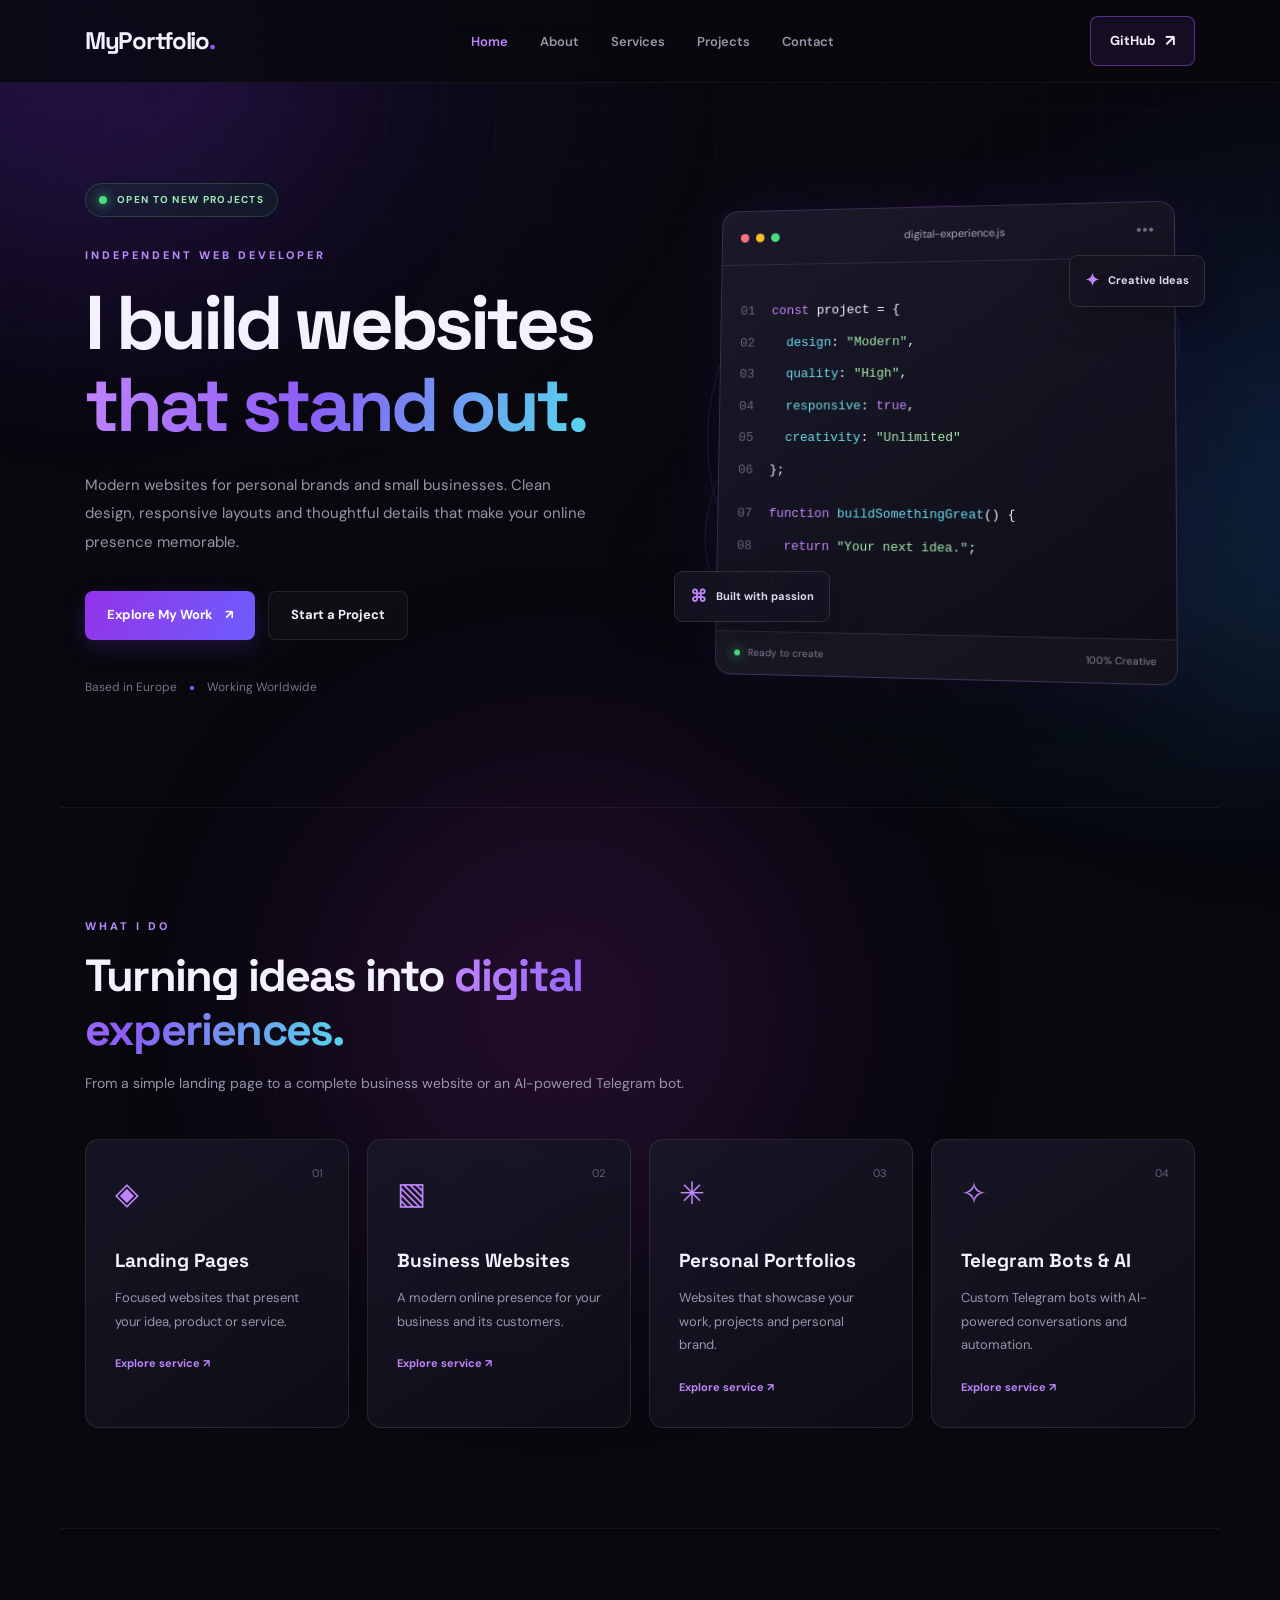
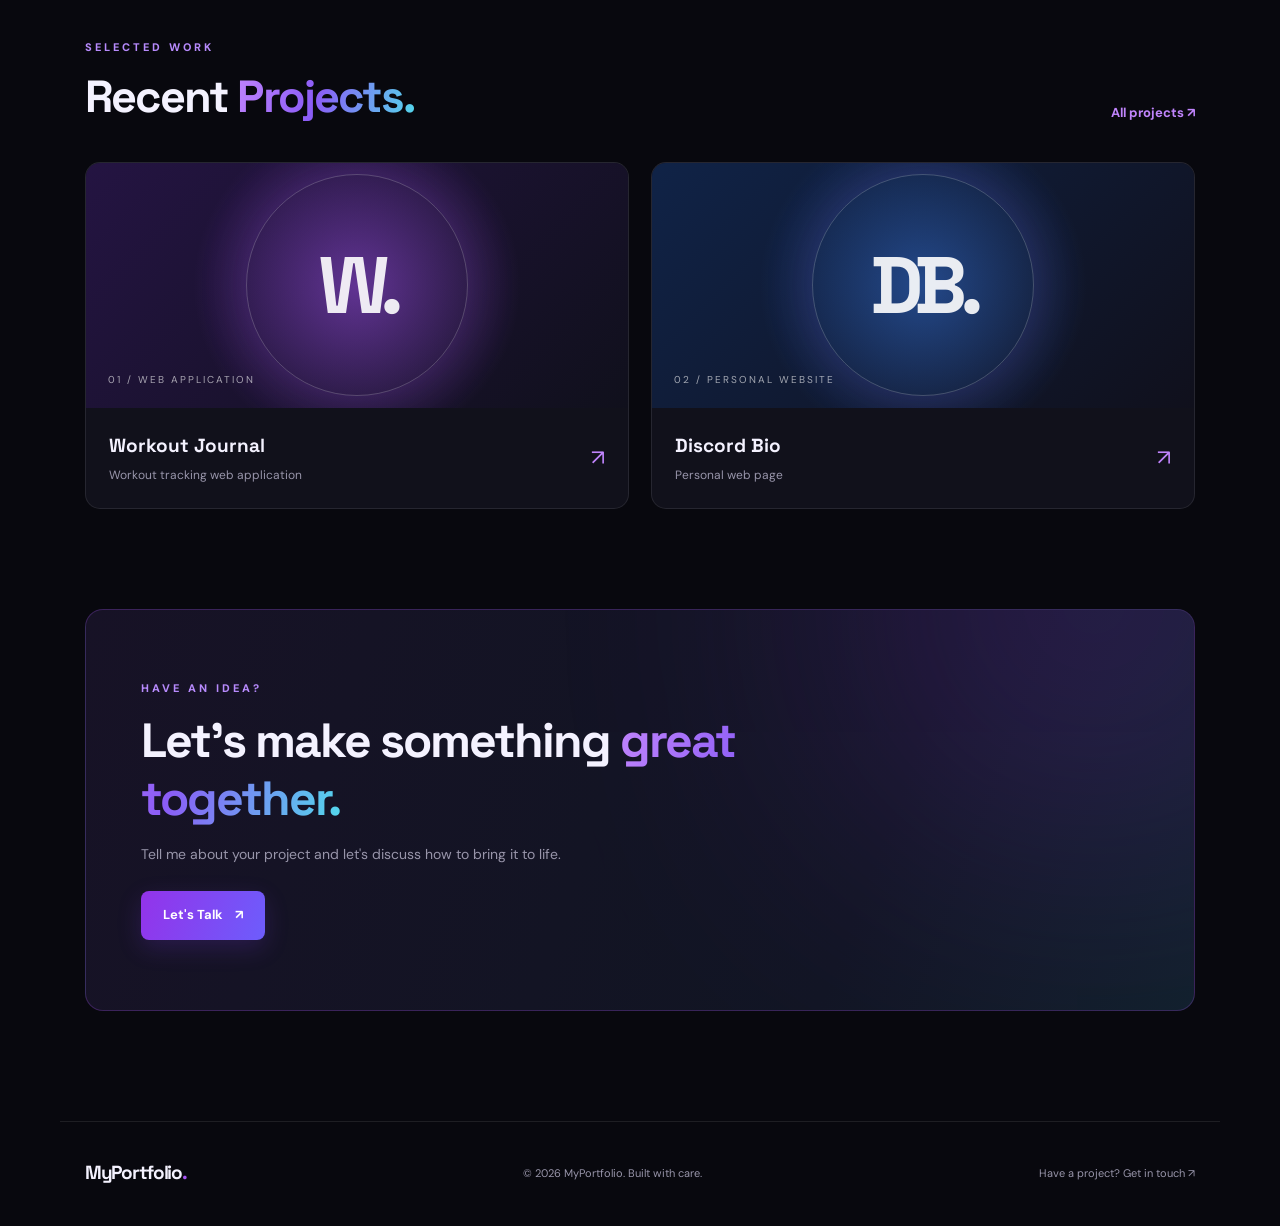
==== index.html @ 534d4065 "Add files via upload" ====
<!DOCTYPE html>
<html lang="en">
<head>
    <meta charset="UTF-8">
    <meta name="viewport" content="width=device-width, initial-scale=1.0">
    <meta name="description" content="MyPortfolio creates modern websites, business pages and AI-powered Telegram bots.">
    <title>MyPortfolio — Web Development & AI</title>
    <link rel="stylesheet" href="style.css">
    <script src="script.js" defer></script>
</head>
<body>
    <div class="ambient ambient-one"></div>
    <div class="ambient ambient-two"></div>
    <div class="ambient ambient-three"></div>

    <header class="header">
        <nav class="navbar">
            <a href="index.html" class="logo">MyPortfolio<span>.</span></a>

            <button class="menu-toggle" aria-label="Open navigation" aria-expanded="false">
                <span></span>
                <span></span>
                <span></span>
            </button>

            <ul class="nav-links">
                <li><a href="index.html">Home</a></li>
                <li><a href="about.html">About</a></li>
                <li><a href="services.html">Services</a></li>
                <li><a href="projects.html">Projects</a></li>
                <li><a href="contact.html">Contact</a></li>
            </ul>

            <a href="https://github.com/MuscuLopnul" class="nav-button" target="_blank" rel="noopener noreferrer">
                GitHub <span>↗</span>
            </a>
        </nav>
    </header>

    <main>
        <section class="hero">
            <div class="hero-copy" data-reveal>
                <div class="availability">
                    <span class="status-dot"></span>
                    OPEN TO NEW PROJECTS
                </div>

                <p class="hero-eyebrow">INDEPENDENT WEB DEVELOPER</p>

                <h1>
                    I build websites
                    <span class="gradient-text">that stand out.</span>
                </h1>

                <p class="hero-description">
                    Modern websites for personal brands and small businesses.
                    Clean design, responsive layouts and thoughtful details
                    that make your online presence memorable.
                </p>

                <div class="hero-buttons">
                    <a href="projects.html" class="primary-button">
                        Explore My Work <span>↗</span>
                    </a>

                    <a href="contact.html" class="secondary-button">
                        Start a Project
                    </a>
                </div>

                <div class="hero-meta">
                    <span>Based in Europe</span>
                    <span class="meta-divider"></span>
                    <span>Working Worldwide</span>
                </div>
            </div>

            <div class="hero-visual" data-reveal>
                <div class="visual-orbit orbit-one"></div>
                <div class="visual-orbit orbit-two"></div>

                <div class="floating-chip chip-top">
                    <span class="chip-icon">✦</span>
                    Creative Ideas
                </div>

                <div class="code-window">
                    <div class="window-header">
                        <div class="window-dots">
                            <span></span>
                            <span></span>
                            <span></span>
                        </div>
                        <span class="window-title">digital-experience.js</span>
                        <span class="window-menu">•••</span>
                    </div>

                    <div class="code-content">
                        <div><span class="code-muted">01</span> <span class="code-purple">const</span> project = {</div>
                        <div><span class="code-muted">02</span> &nbsp; <span class="code-blue">design</span>: <span class="code-green">"Modern"</span>,</div>
                        <div><span class="code-muted">03</span> &nbsp; <span class="code-blue">quality</span>: <span class="code-green">"High"</span>,</div>
                        <div><span class="code-muted">04</span> &nbsp; <span class="code-blue">responsive</span>: <span class="code-purple">true</span>,</div>
                        <div><span class="code-muted">05</span> &nbsp; <span class="code-blue">creativity</span>: <span class="code-green">"Unlimited"</span></div>
                        <div><span class="code-muted">06</span> };</div>
                        <div class="code-space"></div>
                        <div><span class="code-muted">07</span> <span class="code-purple">function</span> <span class="code-blue">buildSomethingGreat</span>() {</div>
                        <div><span class="code-muted">08</span> &nbsp; <span class="code-purple">return</span> <span class="code-green">"Your next idea."</span>;</div>
                        <div><span class="code-muted">09</span> }</div>
                    </div>

                    <div class="window-footer">
                        <span><span class="status-dot"></span> Ready to create</span>
                        <span>100% Creative</span>
                    </div>
                </div>

                <div class="floating-chip chip-bottom">
                    <span class="chip-icon">⌘</span>
                    Built with passion
                </div>
            </div>
        </section>

        <section class="intro-section section-container" data-reveal>
            <div class="section-heading">
                <p class="section-label">WHAT I DO</p>
                <h2>Turning ideas into <span class="gradient-text">digital experiences.</span></h2>
                <p>From a simple landing page to a complete business website or an AI-powered Telegram bot.</p>
            </div>

            <div class="service-preview-grid">
                <a href="services.html" class="preview-card">
                    <span class="preview-number">01</span>
                    <span class="preview-icon">◈</span>
                    <h3>Landing Pages</h3>
                    <p>Focused websites that present your idea, product or service.</p>
                    <span class="card-arrow">Explore service ↗</span>
                </a>

                <a href="services.html" class="preview-card">
                    <span class="preview-number">02</span>
                    <span class="preview-icon">▧</span>
                    <h3>Business Websites</h3>
                    <p>A modern online presence for your business and its customers.</p>
                    <span class="card-arrow">Explore service ↗</span>
                </a>

                <a href="services.html" class="preview-card">
                    <span class="preview-number">03</span>
                    <span class="preview-icon">✳</span>
                    <h3>Personal Portfolios</h3>
                    <p>Websites that showcase your work, projects and personal brand.</p>
                    <span class="card-arrow">Explore service ↗</span>
                </a>

                <a href="services.html" class="preview-card">
                    <span class="preview-number">04</span>
                    <span class="preview-icon">✧</span>
                    <h3>Telegram Bots & AI</h3>
                    <p>Custom Telegram bots with AI-powered conversations and automation.</p>
                    <span class="card-arrow">Explore service ↗</span>
                </a>
            </div>
        </section>

        <section class="home-projects section-container" data-reveal>
            <div class="section-topline">
                <div>
                    <p class="section-label">SELECTED WORK</p>
                    <h2>Recent <span class="gradient-text">Projects.</span></h2>
                </div>

                <a href="projects.html" class="text-link">All projects ↗</a>
            </div>

            <div class="featured-grid">
                <a href="projects.html" class="featured-card featured-workout">
                    <div class="featured-art">
                        <span class="featured-symbol">W.</span>
                        <span class="featured-index">01 / WEB APPLICATION</span>
                    </div>

                    <div class="featured-info">
                        <div>
                            <h3>Workout Journal</h3>
                            <p>Workout tracking web application</p>
                        </div>
                        <span class="featured-arrow">↗</span>
                    </div>
                </a>

                <a href="projects.html" class="featured-card featured-discord">
                    <div class="featured-art">
                        <span class="featured-symbol">DB.</span>
                        <span class="featured-index">02 / PERSONAL WEBSITE</span>
                    </div>

                    <div class="featured-info">
                        <div>
                            <h3>Discord Bio</h3>
                            <p>Personal web page</p>
                        </div>
                        <span class="featured-arrow">↗</span>
                    </div>
                </a>
            </div>
        </section>

        <section class="cta-section section-container" data-reveal>
            <div class="cta-panel">
                <p class="section-label">HAVE AN IDEA?</p>
                <h2>Let's make something <span class="gradient-text">great together.</span></h2>
                <p>Tell me about your project and let's discuss how to bring it to life.</p>
                <a href="contact.html" class="primary-button">Let's Talk <span>↗</span></a>
                <div class="cta-decoration"></div>
            </div>
        </section>
    </main>

    <footer class="footer">
        <a href="index.html" class="logo">MyPortfolio<span>.</span></a>
        <p>© <span data-year></span> MyPortfolio. Built with care.</p>
        <a href="contact.html" class="footer-link">Have a project? Get in touch ↗</a>
    </footer>
</body>
</html>
---- style.css ----
@import url('https://fonts.googleapis.com/css2?family=DM+Sans:wght@400;500;600;700;800&family=Space+Grotesk:wght@400;500;600;700&display=swap');

:root {
    --background: #08080e;
    --surface: #11111b;
    --surface-light: #171725;
    --primary: #a855f7;
    --secondary: #6d5dfc;
    --cyan: #53d8ec;
    --text: #f4f2ff;
    --muted: #9895aa;
    --border: rgba(255, 255, 255, 0.09);
    --container: 1160px;
}

* {
    margin: 0;
    padding: 0;
    box-sizing: border-box;
}

html {
    scroll-behavior: smooth;
    scroll-padding-top: 100px;
}

body {
    min-height: 100vh;
    overflow-x: hidden;
    background: var(--background);
    color: var(--text);
    font-family: 'DM Sans', sans-serif;
    line-height: 1.6;
}

body::before {
    content: "";
    position: fixed;
    inset: 0;
    z-index: -1;
    pointer-events: none;
    background-image:
        linear-gradient(rgba(255,255,255,0.025) 1px, transparent 1px),
        linear-gradient(90deg, rgba(255,255,255,0.025) 1px, transparent 1px);
    background-size: 55px 55px;
    mask-image: linear-gradient(to bottom, black, transparent 90%);
}

body::after {
    content: "";
    position: fixed;
    inset: 0;
    z-index: -1;
    pointer-events: none;
    background:
        radial-gradient(ellipse at 15% 10%, rgba(124,58,237,0.10), transparent 35%),
        radial-gradient(ellipse at 90% 65%, rgba(34,211,238,0.06), transparent 35%);
}

a {
    color: inherit;
    text-decoration: none;
}

button {
    font: inherit;
}

.ambient {
    position: fixed;
    z-index: -1;
    pointer-events: none;
    width: 480px;
    height: 480px;
    border-radius: 50%;
    filter: blur(120px);
    opacity: 0.18;
    animation: ambientMove 16s ease-in-out infinite alternate;
}

.ambient-one {
    background: #7929ef;
    top: -220px;
    left: -180px;
}

.ambient-two {
    background: #2465d8;
    right: -250px;
    top: 25%;
    animation-delay: -5s;
}

.ambient-three {
    background: #a22cbd;
    left: 25%;
    bottom: -350px;
    animation-delay: -9s;
}

@keyframes ambientMove {
    from {
        transform: translate(0, 0) scale(1);
    }

    to {
        transform: translate(100px, 80px) scale(1.3);
    }
}

.gradient-text {
    background: linear-gradient(105deg, #c084fc 0%, #8b5cf6 45%, #53d8ec 100%);
    background-clip: text;
    -webkit-background-clip: text;
    color: transparent;
}

.header {
    position: sticky;
    top: 0;
    z-index: 100;
    background: rgba(8, 8, 14, 0.78);
    border-bottom: 1px solid rgba(255,255,255,0.05);
    backdrop-filter: blur(22px);
}

.navbar {
    max-width: var(--container);
    min-height: 82px;
    padding: 0 25px;
    margin: auto;
    display: flex;
    align-items: center;
    justify-content: space-between;
    gap: 30px;
}

.logo {
    font-family: 'Space Grotesk', sans-serif;
    font-size: 24px;
    font-weight: 700;
    letter-spacing: -1.3px;
    white-space: nowrap;
}

.logo span {
    color: var(--primary);
}

.nav-links {
    display: flex;
    align-items: center;
    gap: 32px;
    list-style: none;
}

.nav-links a {
    color: var(--muted);
    font-size: 13px;
    font-weight: 600;
    transition: color 0.3s;
}

.nav-links a:hover,
.nav-links a.active {
    color: #c084fc;
}

.nav-button {
    display: inline-flex;
    gap: 9px;
    align-items: center;
    padding: 11px 19px;
    border: 1px solid rgba(168,85,247,0.5);
    border-radius: 8px;
    font-size: 13px;
    font-weight: 700;
    background: rgba(168,85,247,0.09);
    transition: 0.3s;
    white-space: nowrap;
}

.nav-button:hover {
    background: var(--primary);
    box-shadow: 0 0 25px rgba(168,85,247,0.3);
    transform: translateY(-2px);
}

.nav-button span {
    font-size: 16px;
}

.menu-toggle {
    display: none;
    width: 42px;
    height: 42px;
    border: 1px solid var(--border);
    background: var(--surface);
    border-radius: 8px;
    flex-direction: column;
    justify-content: center;
    align-items: center;
    gap: 5px;
    cursor: pointer;
}

.menu-toggle span {
    display: block;
    width: 18px;
    height: 2px;
    background: white;
    border-radius: 5px;
}

.hero {
    max-width: var(--container);
    min-height: 710px;
    padding: 100px 25px 110px;
    margin: auto;
    display: grid;
    grid-template-columns: 1.05fr 0.95fr;
    align-items: center;
    gap: 45px;
}

.hero-copy {
    max-width: 590px;
}

.availability {
    display: inline-flex;
    align-items: center;
    gap: 10px;
    padding: 8px 13px;
    margin-bottom: 30px;
    border: 1px solid rgba(74,222,128,0.2);
    border-radius: 30px;
    color: #9ae6b4;
    background: rgba(34,197,94,0.07);
    font-size: 10px;
    font-weight: 800;
    letter-spacing: 1.3px;
}

.status-dot {
    width: 8px;
    height: 8px;
    border-radius: 50%;
    background: #4ade80;
    box-shadow: 0 0 12px #4ade80;
    flex-shrink: 0;
}

.hero-eyebrow,
.section-label {
    color: #b78afc;
    font-size: 11px;
    font-weight: 800;
    letter-spacing: 3px;
}

.hero h1,
.page-hero h1 {
    margin-top: 17px;
    font-family: 'Space Grotesk', sans-serif;
    font-size: clamp(48px, 6.1vw, 76px);
    line-height: 1.08;
    letter-spacing: -4px;
    font-weight: 700;
}

.hero-description {
    max-width: 510px;
    margin-top: 25px;
    color: var(--muted);
    font-size: 15px;
    line-height: 1.9;
}

.hero-buttons {
    display: flex;
    flex-wrap: wrap;
    gap: 13px;
    margin-top: 35px;
}

.primary-button,
.secondary-button {
    min-height: 49px;
    display: inline-flex;
    align-items: center;
    justify-content: center;
    gap: 12px;
    padding: 13px 22px;
    border-radius: 8px;
    font-size: 13px;
    font-weight: 700;
    transition: 0.3s;
}

.primary-button {
    color: white;
    background: linear-gradient(110deg, #9333ea, #6d5dfc);
    box-shadow: 0 8px 25px rgba(124,58,237,0.2);
}

.primary-button:hover {
    transform: translateY(-4px);
    box-shadow: 0 12px 35px rgba(124,58,237,0.4);
}

.secondary-button {
    border: 1px solid var(--border);
    background: rgba(255,255,255,0.025);
}

.secondary-button:hover {
    border-color: #a855f7;
    color: #c084fc;
    transform: translateY(-4px);
}

.hero-meta {
    display: flex;
    align-items: center;
    gap: 13px;
    margin-top: 38px;
    color: #777487;
    font-size: 12px;
}

.meta-divider {
    width: 4px;
    height: 4px;
    border-radius: 50%;
    background: var(--primary);
}

.hero-visual {
    position: relative;
    min-height: 470px;
    display: flex;
    align-items: center;
    justify-content: center;
}

.code-window {
    position: relative;
    z-index: 2;
    width: min(100%, 460px);
    overflow: hidden;
    border: 1px solid rgba(192,132,252,0.23);
    border-radius: 16px;
    background: linear-gradient(145deg, rgba(27,25,42,0.97), rgba(12,12,22,0.97));
    box-shadow: 0 30px 100px rgba(0,0,0,0.5), 0 0 70px rgba(124,58,237,0.14);
    transform: perspective(1000px) rotateY(-6deg) rotateX(3deg);
    animation: windowFloat 6s ease-in-out infinite;
}

@keyframes windowFloat {
    0%, 100% {
        transform: perspective(1000px) rotateY(-6deg) rotateX(3deg) translateY(0);
    }

    50% {
        transform: perspective(1000px) rotateY(-3deg) rotateX(1deg) translateY(-12px);
    }
}

.window-header {
    height: 56px;
    display: flex;
    justify-content: space-between;
    align-items: center;
    padding: 0 19px;
    border-bottom: 1px solid var(--border);
}

.window-dots {
    display: flex;
    gap: 7px;
}

.window-dots span {
    width: 9px;
    height: 9px;
    border-radius: 50%;
    background: #fb7185;
}

.window-dots span:nth-child(2) {
    background: #fbbf24;
}

.window-dots span:nth-child(3) {
    background: #4ade80;
}

.window-title {
    color: #aaa5ba;
    font-size: 11px;
}

.window-menu {
    color: #777487;
}

.code-content {
    padding: 32px 20px 36px;
    font-family: Consolas, monospace;
    font-size: clamp(10px, 1.2vw, 13px);
    line-height: 2.5;
    white-space: nowrap;
}

.code-muted {
    display: inline-block;
    width: 25px;
    color: #666276;
}

.code-purple {
    color: #c084fc;
}

.code-blue {
    color: #67d9e9;
}

.code-green {
    color: #a3e6ae;
}

.code-space {
    height: 12px;
}

.window-footer {
    display: flex;
    justify-content: space-between;
    padding: 13px 19px;
    background: rgba(255,255,255,0.025);
    border-top: 1px solid var(--border);
    color: #858196;
    font-size: 10px;
}

.window-footer > span:first-child {
    display: flex;
    align-items: center;
    gap: 8px;
}

.window-footer .status-dot {
    width: 6px;
    height: 6px;
}

.visual-orbit {
    position: absolute;
    border: 1px solid rgba(168,85,247,0.2);
    border-radius: 50%;
    pointer-events: none;
}

.orbit-one {
    width: 470px;
    height: 470px;
    animation: orbitSpin 30s linear infinite;
}

.orbit-two {
    width: 540px;
    height: 300px;
    border-color: rgba(83,216,236,0.15);
    transform: rotate(-35deg);
    animation: orbitSpin 35s linear infinite reverse;
}

@keyframes orbitSpin {
    to {
        transform: rotate(360deg);
    }
}

.floating-chip {
    position: absolute;
    z-index: 3;
    display: flex;
    gap: 9px;
    align-items: center;
    padding: 11px 15px;
    border: 1px solid rgba(255,255,255,0.12);
    border-radius: 9px;
    background: rgba(20,19,33,0.9);
    backdrop-filter: blur(15px);
    color: #ded9ed;
    font-size: 11px;
    font-weight: 700;
    box-shadow: 0 10px 35px rgba(0,0,0,0.25);
}

.chip-icon {
    color: #c084fc;
    font-size: 17px;
}

.chip-top {
    top: 52px;
    right: -10px;
    animation: chipFloat 5s ease-in-out infinite;
}

.chip-bottom {
    bottom: 55px;
    left: -15px;
    animation: chipFloat 6s ease-in-out infinite reverse;
}

@keyframes chipFloat {
    50% {
        transform: translateY(-12px);
    }
}

.section-container {
    max-width: var(--container);
    padding: 0 25px;
    margin: 0 auto;
}

.intro-section,
.home-projects {
    padding-top: 110px;
    padding-bottom: 100px;
    border-top: 1px solid rgba(255,255,255,0.055);
}

.section-heading {
    max-width: 650px;
    margin-bottom: 45px;
}

.section-heading h2,
.section-topline h2,
.about-copy h2,
.service-note h2,
.contact-copy h2 {
    margin-top: 13px;
    font-family: 'Space Grotesk', sans-serif;
    font-size: clamp(32px, 4vw, 45px);
    line-height: 1.2;
    letter-spacing: -1.8px;
}

.section-heading > p:last-child {
    margin-top: 15px;
    color: var(--muted);
    font-size: 14px;
}

.service-preview-grid {
    display: grid;
    grid-template-columns: repeat(4, minmax(0, 1fr));
    gap: 18px;
}

.preview-card {
    position: relative;
    min-height: 260px;
    padding: 29px;
    overflow: hidden;
    border: 1px solid var(--border);
    border-radius: 14px;
    background: linear-gradient(145deg, rgba(26,24,41,0.8), rgba(15,15,24,0.9));
    transition: 0.35s;
}

.preview-card:hover {
    transform: translateY(-8px);
    border-color: rgba(168,85,247,0.5);
    background: linear-gradient(145deg, #1d1930, #11111b);
    box-shadow: 0 20px 45px rgba(0,0,0,0.2);
}

.preview-number {
    position: absolute;
    top: 25px;
    right: 25px;
    color: #656174;
    font-size: 11px;
}

.preview-icon {
    display: block;
    margin-bottom: 27px;
    color: #c084fc;
    font-size: 31px;
}

.preview-card h3 {
    font-family: 'Space Grotesk', sans-serif;
    font-size: 19px;
    margin-bottom: 10px;
}

.preview-card p {
    color: var(--muted);
    font-size: 13px;
    line-height: 1.8;
}

.card-arrow {
    display: inline-block;
    margin-top: 22px;
    color: #c084fc;
    font-size: 11px;
    font-weight: 700;
}

.section-topline {
    display: flex;
    justify-content: space-between;
    align-items: end;
    gap: 20px;
    margin-bottom: 38px;
}

.section-topline h2 {
    margin-top: 13px;
}

.text-link {
    display: inline-block;
    color: #c084fc;
    font-size: 13px;
    font-weight: 700;
    transition: 0.3s;
}

.text-link:hover {
    color: var(--cyan);
    transform: translateX(4px);
}

.featured-grid {
    display: grid;
    grid-template-columns: repeat(2, 1fr);
    gap: 22px;
}

.featured-card {
    overflow: hidden;
    border: 1px solid var(--border);
    border-radius: 15px;
    background: var(--surface);
    transition: 0.3s;
}

.featured-card:hover {
    transform: translateY(-6px);
    border-color: rgba(168,85,247,0.45);
}

.featured-art {
    position: relative;
    min-height: 245px;
    display: flex;
    justify-content: center;
    align-items: center;
    overflow: hidden;
}

.featured-workout .featured-art {
    background:
        radial-gradient(circle at 50% 50%, rgba(168,85,247,0.5), transparent 55%),
        linear-gradient(135deg, #241442, #10101c);
}

.featured-discord .featured-art {
    background:
        radial-gradient(circle at 50% 50%, rgba(59,130,246,0.45), transparent 55%),
        linear-gradient(135deg, #102347, #10101c);
}

.featured-art::before {
    content: "";
    position: absolute;
    width: 220px;
    height: 220px;
    border: 1px solid rgba(255,255,255,0.2);
    border-radius: 50%;
    box-shadow: 0 0 50px rgba(168,85,247,0.15);
}

.featured-symbol {
    position: relative;
    z-index: 1;
    font-family: 'Space Grotesk', sans-serif;
    font-size: 80px;
    font-weight: 700;
    color: rgba(255,255,255,0.9);
    letter-spacing: -7px;
}

.featured-index {
    position: absolute;
    bottom: 20px;
    left: 22px;
    color: #ffffff9c;
    font-size: 10px;
    letter-spacing: 2px;
}

.featured-info {
    display: flex;
    align-items: center;
    justify-content: space-between;
    padding: 23px;
}

.featured-info h3 {
    font-family: 'Space Grotesk', sans-serif;
    font-size: 19px;
}

.featured-info p {
    margin-top: 5px;
    color: var(--muted);
    font-size: 12px;
}

.featured-arrow {
    color: #c084fc;
    font-size: 22px;
    transition: 0.3s;
}

.featured-card:hover .featured-arrow {
    transform: translate(4px, -4px);
}

.cta-section {
    padding-bottom: 110px;
}

.cta-panel {
    position: relative;
    overflow: hidden;
    padding: 70px 55px;
    border: 1px solid rgba(168,85,247,0.25);
    border-radius: 18px;
    background: linear-gradient(110deg, #171226, #111523 70%, #10202a);
}

.cta-panel h2 {
    position: relative;
    z-index: 1;
    max-width: 640px;
    margin-top: 14px;
    font-family: 'Space Grotesk', sans-serif;
    font-size: clamp(34px, 4vw, 48px);
    line-height: 1.2;
    letter-spacing: -2px;
}

.cta-panel > p:not(.section-label) {
    position: relative;
    z-index: 1;
    max-width: 500px;
    margin: 16px 0 25px;
    color: var(--muted);
    font-size: 14px;
}

.cta-panel .primary-button {
    position: relative;
    z-index: 2;
}

.cta-decoration {
    position: absolute;
    width: 400px;
    height: 400px;
    right: -100px;
    top: -210px;
    border-radius: 50%;
    background: #9333ea;
    filter: blur(150px);
    opacity: 0.35;
}

.footer {
    max-width: var(--container);
    min-height: 105px;
    margin: auto;
    padding: 22px 25px;
    display: flex;
    justify-content: space-between;
    align-items: center;
    gap: 20px;
    border-top: 1px solid var(--border);
}

.footer .logo {
    font-size: 19px;
}

.footer p,
.footer-link {
    color: var(--muted);
    font-size: 11px;
}

.footer-link:hover {
    color: #c084fc;
}

.inner-page {
    position: relative;
}

.page-hero {
    max-width: 850px;
    padding: 115px 25px 90px;
    margin: auto;
    text-align: center;
}

.page-hero h1 {
    font-size: clamp(45px, 6vw, 70px);
}

.page-lead {
    max-width: 620px;
    margin: 22px auto 0;
    color: var(--muted);
    font-size: 15px;
    line-height: 1.9;
}

.about-layout {
    display: grid;
    grid-template-columns: 0.85fr 1.15fr;
    align-items: center;
    gap: 75px;
    padding-top: 35px;
    padding-bottom: 110px;
}

.about-visual {
    min-height: 390px;
    position: relative;
    overflow: hidden;
    display: flex;
    align-items: center;
    justify-content: center;
    border: 1px solid rgba(168,85,247,0.25);
    border-radius: 20px;
    background:
        radial-gradient(circle at 50% 40%, rgba(168,85,247,0.32), transparent 50%),
        linear-gradient(140deg, #1d1732, #10101b);
}

.about-visual::before,
.about-visual::after {
    content: "";
    position: absolute;
    width: 270px;
    height: 270px;
    border: 1px solid rgba(192,132,252,0.25);
    border-radius: 50%;
}

.about-visual::after {
    width: 340px;
    height: 340px;
    border-color: rgba(83,216,236,0.15);
}

.about-monogram {
    position: relative;
    z-index: 1;
    font-family: 'Space Grotesk', sans-serif;
    font-size: 145px;
    font-weight: 700;
    letter-spacing: -13px;
    text-shadow: 0 0 60px rgba(168,85,247,0.5);
}

.about-monogram span {
    color: #c084fc;
}

.about-visual-caption {
    position: absolute;
    bottom: 24px;
    z-index: 2;
    display: flex;
    align-items: center;
    gap: 10px;
    padding: 10px 15px;
    border: 1px solid var(--border);
    border-radius: 30px;
    background: rgba(8,8,14,0.7);
    color: #c7c3d4;
    font-size: 11px;
}

.about-copy h2 {
    margin-bottom: 22px;
}

.about-copy > p:not(.section-label) {
    margin-bottom: 16px;
    color: var(--muted);
    font-size: 14px;
    line-height: 1.9;
}

.about-copy .text-link {
    margin-top: 10px;
}

.approach-section {
    padding-top: 90px;
    padding-bottom: 100px;
    border-top: 1px solid var(--border);
}

.process-grid {
    display: grid;
    grid-template-columns: repeat(3, 1fr);
    gap: 18px;
}

.process-card {
    padding: 28px;
    border: 1px solid var(--border);
    border-radius: 13px;
    background: rgba(20,19,32,0.7);
    transition: 0.3s;
}

.process-card:hover {
    border-color: rgba(168,85,247,0.5);
    transform: translateY(-5px);
}

.process-card > span {
    color: #c084fc;
    font-family: 'Space Grotesk', sans-serif;
    font-size: 13px;
}

.process-card h3 {
    margin: 22px 0 10px;
    font-family: 'Space Grotesk', sans-serif;
    font-size: 19px;
}

.process-card p {
    color: var(--muted);
    font-size: 13px;
    line-height: 1.8;
}

.toolkit-section {
    padding-top: 20px;
    padding-bottom: 110px;
}

.toolkit-list {
    display: flex;
    flex-wrap: wrap;
    gap: 12px;
}

.toolkit-list span {
    padding: 10px 16px;
    border: 1px solid rgba(168,85,247,0.2);
    border-radius: 7px;
    background: rgba(168,85,247,0.07);
    color: #d1b4fa;
    font-size: 12px;
    font-weight: 600;
}

.services-grid {
    display: grid;
    grid-template-columns: repeat(2, 1fr);
    gap: 20px;
    padding-bottom: 100px;
}

.service-card {
    position: relative;
    padding: 35px;
    overflow: hidden;
    border: 1px solid var(--border);
    border-radius: 15px;
    background: linear-gradient(145deg, rgba(25,23,39,0.9), rgba(14,14,23,0.9));
    transition: 0.35s;
}

.service-card:hover {
    transform: translateY(-6px);
    border-color: rgba(168,85,247,0.55);
    box-shadow: 0 20px 50px rgba(0,0,0,0.2);
}

.service-card-featured {
    border-color: rgba(168,85,247,0.35);
    background: linear-gradient(145deg, rgba(48,28,75,0.6), rgba(14,14,23,0.95));
}

.service-card-top {
    display: flex;
    justify-content: space-between;
    align-items: center;
    margin-bottom: 35px;
}

.service-icon {
    color: #c084fc;
    font-size: 32px;
}

.service-number {
    color: #777487;
    font-size: 12px;
}

.service-card h2 {
    font-family: 'Space Grotesk', sans-serif;
    font-size: 25px;
}

.service-card > p {
    min-height: 72px;
    margin-top: 13px;
    color: var(--muted);
    font-size: 13px;
    line-height: 1.8;
}

.service-card ul {
    list-style: none;
    margin: 24px 0 27px;
}

.service-card li {
    position: relative;
    padding: 9px 0 9px 23px;
    border-bottom: 1px solid rgba(255,255,255,0.05);
    color: #c9c5d6;
    font-size: 12px;
}

.service-card li::before {
    content: "✦";
    position: absolute;
    left: 0;
    color: #a855f7;
}

.service-card .text-link {
    margin-top: 5px;
}

.services-grid .service-card:last-child {
    grid-column: 1 / -1;
    width: calc(50% - 10px);
    justify-self: center;
}

.service-note {
    display: flex;
    align-items: center;
    justify-content: space-between;
    gap: 40px;
    padding-top: 50px;
    padding-bottom: 110px;
    border-top: 1px solid var(--border);
}

.service-note > div {
    max-width: 610px;
}

.service-note h2 {
    margin-bottom: 15px;
}

.service-note p:not(.section-label) {
    color: var(--muted);
    font-size: 13px;
    line-height: 1.8;
}

.projects-page-grid {
    display: grid;
    grid-template-columns: repeat(2, 1fr);
    gap: 24px;
    padding-bottom: 100px;
}

.project-large {
    overflow: hidden;
    border: 1px solid var(--border);
    border-radius: 15px;
    background: rgba(17,17,27,0.9);
    transition: 0.3s;
}

.project-large:hover {
    transform: translateY(-6px);
    border-color: rgba(168,85,247,0.45);
}

.project-art {
    position: relative;
    min-height: 260px;
    display: flex;
    align-items: center;
    justify-content: center;
    overflow: hidden;
}

.project-art::before {
    content: "";
    position: absolute;
    width: 220px;
    height: 220px;
    border: 1px solid rgba(255,255,255,0.17);
    border-radius: 50%;
    box-shadow: 0 0 90px rgba(168,85,247,0.17);
}

.art-workout {
    background:
        radial-gradient(circle at 50% 50%, rgba(168,85,247,0.5), transparent 55%),
        linear-gradient(135deg, #241442, #10101c);
}

.art-discord {
    background:
        radial-gradient(circle at 50% 50%, rgba(59,130,246,0.45), transparent 55%),
        linear-gradient(135deg, #102347, #10101c);
}

.art-portfolio {
    background:
        radial-gradient(circle at 50% 50%, rgba(34,211,238,0.32), transparent 55%),
        linear-gradient(135deg, #102c38, #10101c);
}

.project-art-mark {
    position: relative;
    z-index: 1;
    font-family: 'Space Grotesk', sans-serif;
    font-size: 90px;
    font-weight: 700;
    letter-spacing: -7px;
    color: rgba(255,255,255,0.9);
}

.project-art-label,
.project-art-index {
    position: absolute;
    top: 22px;
    z-index: 2;
    color: #ffffffa8;
    font-size: 10px;
    letter-spacing: 2px;
}

.project-art-label {
    left: 23px;
}

.project-art-index {
    right: 23px;
}

.project-screenshot {
    position: absolute;
    inset: 0;
    z-index: 1;
    width: 100%;
    height: 100%;
    object-fit: cover;
    opacity: 0;
    transition: opacity 0.4s ease;
}

.project-art.has-image::before {
    display: none;
}

.project-art.has-image .project-art-mark {
    display: none;
}

.project-art.has-image .project-art-label,
.project-art.has-image .project-art-index {
    padding: 6px 9px;
    border-radius: 5px;
    background: rgba(0,0,0,0.65);
}

.project-details {
    padding: 27px;
}

.project-title-row {
    display: flex;
    justify-content: space-between;
    gap: 15px;
    align-items: start;
}

.project-type {
    color: #b78afc;
    font-size: 10px;
    font-weight: 800;
    letter-spacing: 2px;
}

.project-details h2 {
    margin-top: 8px;
    font-family: 'Space Grotesk', sans-serif;
    font-size: 23px;
}

.project-year {
    color: #777487;
    font-size: 11px;
}

.project-details > p {
    margin-top: 14px;
    color: var(--muted);
    font-size: 13px;
    line-height: 1.8;
}

.project-tags {
    display: flex;
    flex-wrap: wrap;
    gap: 8px;
    margin: 20px 0;
}

.project-tags span {
    padding: 7px 10px;
    border: 1px solid rgba(168,85,247,0.2);
    border-radius: 7px;
    background: rgba(168,85,247,0.07);
    color: #d1b4fa;
    font-size: 10px;
}

.project-status {
    display: inline-block;
    margin-top: 4px;
    color: #9ae6b4;
    font-size: 11px;
}

.contact-page {
    padding-bottom: 30px;
}

.contact-layout {
    display: grid;
    grid-template-columns: 1fr 0.9fr;
    align-items: center;
    gap: 65px;
    padding-top: 15px;
    padding-bottom: 120px;
}

.contact-copy h2 {
    margin-bottom: 20px;
}

.contact-copy > p:not(.section-label) {
    color: var(--muted);
    font-size: 14px;
    line-height: 1.9;
}

.contact-method {
    display: flex;
    align-items: center;
    gap: 17px;
    margin-top: 30px;
}

.contact-method-icon {
    width: 45px;
    height: 45px;
    display: flex;
    align-items: center;
    justify-content: center;
    border: 1px solid rgba(168,85,247,0.25);
    border-radius: 10px;
    background: rgba(168,85,247,0.1);
    color: #c084fc;
    font-size: 20px;
    flex-shrink: 0;
}

.contact-method div {
    min-width: 0;
}

.contact-method div > span {
    display: block;
    color: #888499;
    font-size: 11px;
}

.contact-method a {
    color: #e3dff0;
    font-size: 14px;
}

.contact-method p {
    max-width: 300px;
    color: var(--muted);
    font-size: 11px;
    line-height: 1.6;
}

.contact-card {
    position: relative;
    padding: 38px;
    overflow: hidden;
    border: 1px solid rgba(168,85,247,0.3);
    border-radius: 16px;
    background: linear-gradient(145deg, #201832, #11111b);
}

.contact-card h3 {
    position: relative;
    z-index: 1;
    margin-top: 22px;
    font-family: 'Space Grotesk', sans-serif;
    font-size: 25px;
}

.contact-card > p:not(.section-label) {
    position: relative;
    z-index: 1;
    margin: 14px 0 27px;
    color: var(--muted);
    font-size: 13px;
    line-height: 1.9;
}

.contact-email-button {
    position: relative;
    z-index: 2;
}

.contact-card-glow {
    position: absolute;
    right: -100px;
    bottom: -180px;
    width: 300px;
    height: 300px;
    border-radius: 50%;
    background: #9333ea;
    filter: blur(120px);
    opacity: 0.32;
}

.reveal {
    opacity: 0;
    transform: translateY(28px);
    transition: opacity 0.8s ease, transform 0.8s ease;
}

.reveal.visible {
    opacity: 1;
    transform: translateY(0);
}

@media (max-width: 950px) {
    .navbar {
        gap: 18px;
    }

    .nav-links {
        gap: 17px;
    }

    .hero {
        grid-template-columns: 1fr;
        padding-top: 85px;
        gap: 35px;
    }

    .hero-copy {
        max-width: 680px;
    }

    .hero-visual {
        min-height: 450px;
    }

    .about-layout,
    .contact-layout {
        gap: 35px;
    }

    .service-preview-grid {
        grid-template-columns: repeat(2, minmax(0, 1fr));
    }
}

@media (max-width: 760px) {
    .navbar {
        min-height: 72px;
        gap: 13px;
    }

    .menu-toggle {
        display: flex;
        margin-left: auto;
    }

    .nav-button {
        padding: 10px 13px;
        font-size: 11px;
    }

    .nav-links {
        position: absolute;
        display: none;
        top: 72px;
        left: 15px;
        right: 15px;
        padding: 13px;
        flex-direction: column;
        align-items: stretch;
        gap: 0;
        border: 1px solid var(--border);
        border-radius: 12px;
        background: rgba(14,13,24,0.98);
        box-shadow: 0 20px 50px rgba(0,0,0,0.4);
    }

    .nav-links.open {
        display: flex;
    }

    .nav-links a {
        display: block;
        padding: 13px 12px;
    }

    .about-layout,
    .contact-layout {
        grid-template-columns: 1fr;
    }

    .about-visual {
        min-height: 310px;
    }

    .process-grid {
        grid-template-columns: repeat(2, 1fr);
    }

    .service-note {
        align-items: start;
        flex-direction: column;
    }

    .footer {
        flex-wrap: wrap;
    }
}

@media (max-width: 580px) {
    .navbar {
        padding: 0 17px;
    }

    .logo {
        font-size: 20px;
    }

    .hero {
        padding: 75px 20px;
    }

    .hero h1 {
        font-size: 49px;
        letter-spacing: -2.7px;
    }

    .hero-description {
        font-size: 14px;
    }

    .hero-meta {
        flex-wrap: wrap;
        font-size: 10px;
    }

    .hero-buttons {
        flex-direction: column;
    }

    .hero-buttons a {
        width: 100%;
    }

    .hero-visual {
        min-height: 360px;
    }

    .code-content {
        padding: 25px 12px;
        font-size: 9px;
    }

    .code-window {
        transform: none;
    }

    .chip-top {
        right: -5px;
        top: 15px;
    }

    .chip-bottom {
        left: -5px;
        bottom: 15px;
    }

    .orbit-one {
        width: 350px;
        height: 350px;
    }

    .orbit-two {
        width: 380px;
        height: 250px;
    }

    .section-container {
        padding-left: 20px;
        padding-right: 20px;
    }

    .intro-section,
    .home-projects {
        padding-top: 75px;
        padding-bottom: 75px;
    }

    .service-preview-grid,
    .featured-grid,
    .process-grid,
    .services-grid,
    .projects-page-grid {
        grid-template-columns: 1fr;
    }

    .services-grid .service-card:last-child {
        grid-column: auto;
        width: 100%;
    }

    .section-topline {
        align-items: start;
        flex-direction: column;
    }

    .page-hero {
        padding: 85px 20px 65px;
    }

    .page-hero h1 {
        font-size: 46px;
        letter-spacing: -2.5px;
    }

    .about-layout {
        padding-bottom: 75px;
    }

    .about-monogram {
        font-size: 110px;
    }

    .service-card {
        padding: 26px;
    }

    .service-note {
        padding-top: 40px;
        padding-bottom: 75px;
    }

    .contact-card {
        padding: 28px;
    }

    .cta-section {
        padding-bottom: 75px;
    }

    .cta-panel {
        padding: 40px 25px;
    }

    .footer {
        padding: 25px 20px;
        align-items: start;
        flex-direction: column;
        gap: 13px;
    }
}

@media (prefers-reduced-motion: reduce) {
    *,
    *::before,
    *::after {
        scroll-behavior: auto !important;
        animation-duration: 0.01ms !important;
        animation-iteration-count: 1 !important;
        transition-duration: 0.01ms !important;
    }

    .reveal {
        opacity: 1;
        transform: none;
    }
}
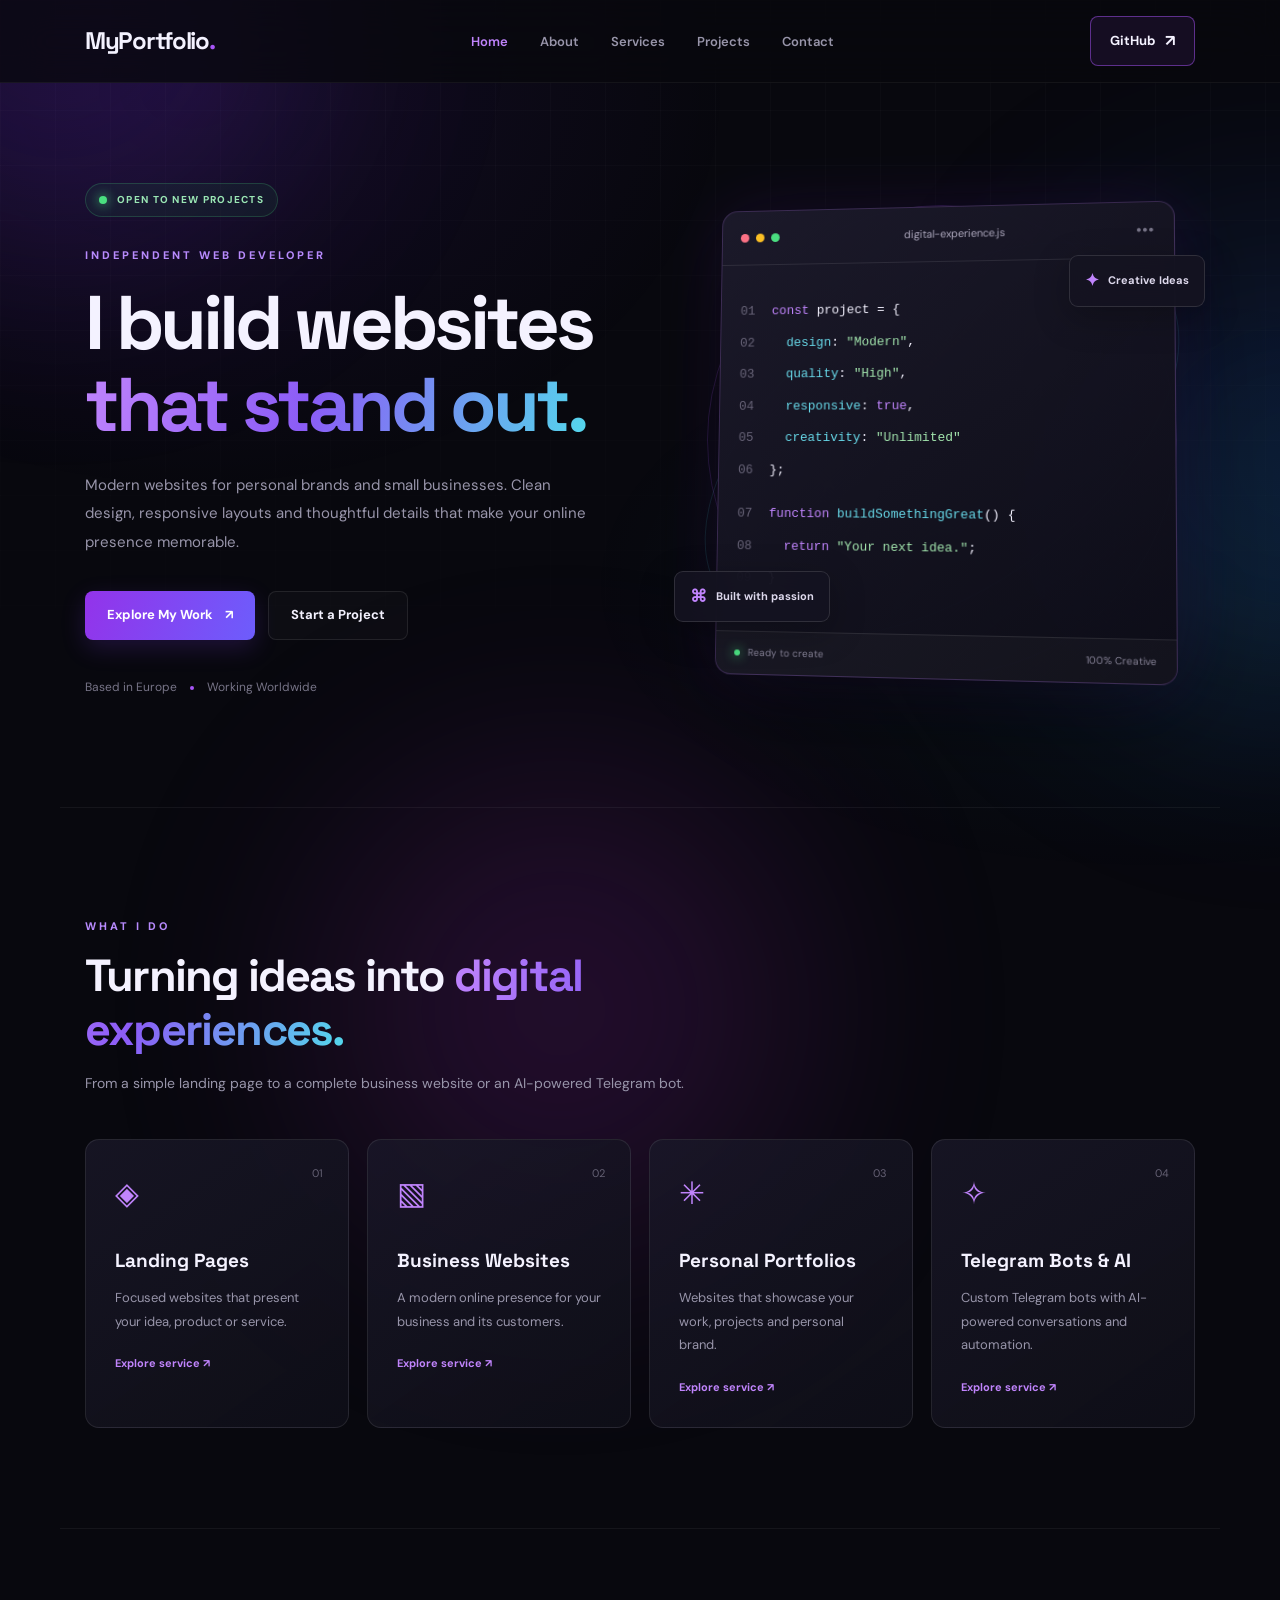
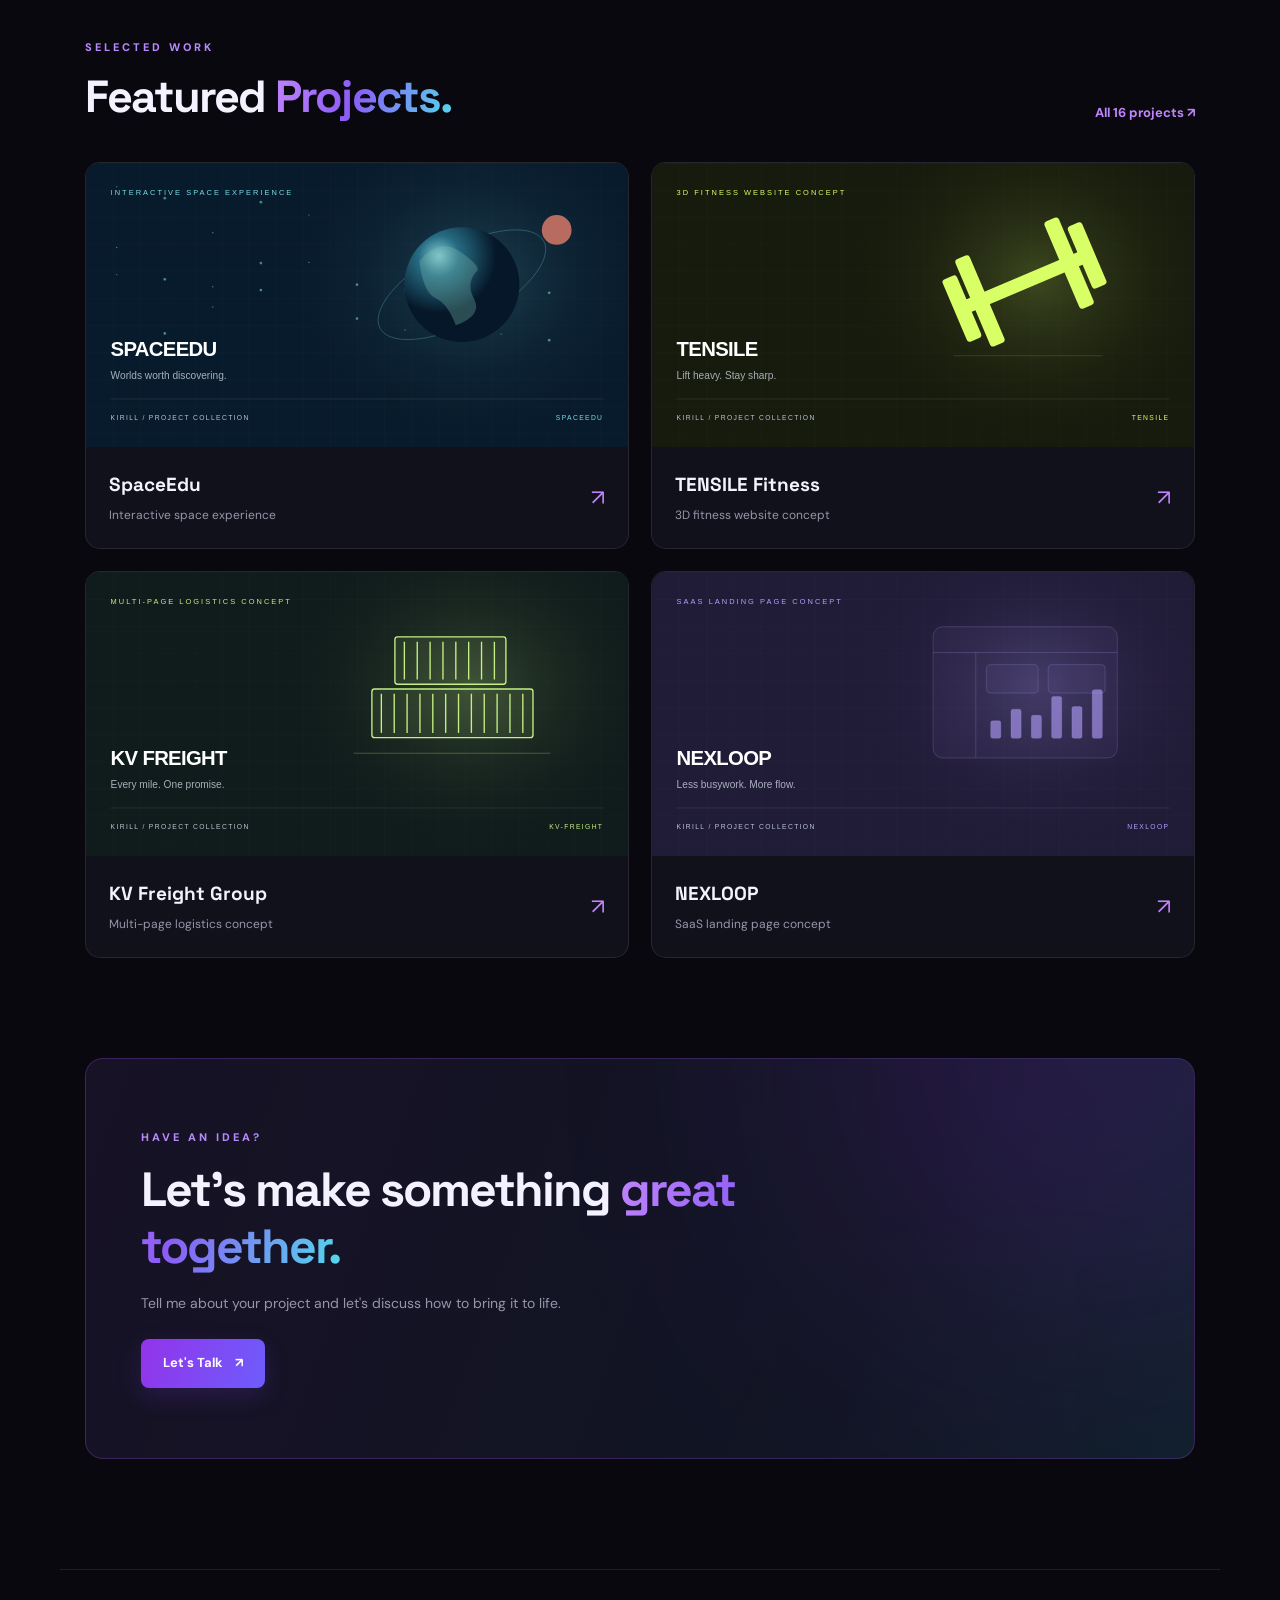
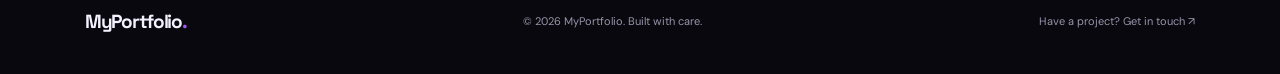
==== commit 377e680e: "Expand portfolio with SpaceEdu and complete project collection" ====
--- a/index.html
+++ b/index.html
@@ -31,7 +31,7 @@
                 <li><a href="contact.html">Contact</a></li>
             </ul>
 
-            <a href="https://github.com/MuscuLopnul" class="nav-button" target="_blank" rel="noopener noreferrer">
+            <a href="https://github.com/FreelanceByKyryl" class="nav-button" target="_blank" rel="noopener noreferrer">
                 GitHub <span>↗</span>
             </a>
         </nav>
@@ -167,41 +167,31 @@
             <div class="section-topline">
                 <div>
                     <p class="section-label">SELECTED WORK</p>
-                    <h2>Recent <span class="gradient-text">Projects.</span></h2>
-                </div>
-
-                <a href="projects.html" class="text-link">All projects ↗</a>
+                    <h2>Featured <span class="gradient-text">Projects.</span></h2>
+                </div>
+
+                <a href="projects.html" class="text-link">All 16 projects ↗</a>
             </div>
 
             <div class="featured-grid">
-                <a href="projects.html" class="featured-card featured-workout">
-                    <div class="featured-art">
-                        <span class="featured-symbol">W.</span>
-                        <span class="featured-index">01 / WEB APPLICATION</span>
-                    </div>
-
-                    <div class="featured-info">
-                        <div>
-                            <h3>Workout Journal</h3>
-                            <p>Workout tracking web application</p>
-                        </div>
-                        <span class="featured-arrow">↗</span>
-                    </div>
-                </a>
-
-                <a href="projects.html" class="featured-card featured-discord">
-                    <div class="featured-art">
-                        <span class="featured-symbol">DB.</span>
-                        <span class="featured-index">02 / PERSONAL WEBSITE</span>
-                    </div>
-
-                    <div class="featured-info">
-                        <div>
-                            <h3>Discord Bio</h3>
-                            <p>Personal web page</p>
-                        </div>
-                        <span class="featured-arrow">↗</span>
-                    </div>
+                <a href="projects.html#spaceedu" class="featured-card catalog-featured">
+                    <div class="featured-art"><img src="images/projects/spaceedu.svg" alt="SpaceEdu illustrated project cover" width="800" height="420" loading="lazy" decoding="async"></div>
+                    <div class="featured-info"><div><h3>SpaceEdu</h3><p>Interactive space experience</p></div><span class="featured-arrow" aria-hidden="true">↗</span></div>
+                </a>
+
+                <a href="projects.html#tensile" class="featured-card catalog-featured">
+                    <div class="featured-art"><img src="images/projects/tensile.svg" alt="TENSILE Fitness illustrated project cover" width="800" height="420" loading="lazy" decoding="async"></div>
+                    <div class="featured-info"><div><h3>TENSILE Fitness</h3><p>3D fitness website concept</p></div><span class="featured-arrow" aria-hidden="true">↗</span></div>
+                </a>
+
+                <a href="projects.html#kv-freight" class="featured-card catalog-featured">
+                    <div class="featured-art"><img src="images/projects/kv-freight.svg" alt="KV Freight Group illustrated project cover" width="800" height="420" loading="lazy" decoding="async"></div>
+                    <div class="featured-info"><div><h3>KV Freight Group</h3><p>Multi-page logistics concept</p></div><span class="featured-arrow" aria-hidden="true">↗</span></div>
+                </a>
+
+                <a href="projects.html#nexloop" class="featured-card catalog-featured">
+                    <div class="featured-art"><img src="images/projects/nexloop.svg" alt="NEXLOOP illustrated project cover" width="800" height="420" loading="lazy" decoding="async"></div>
+                    <div class="featured-info"><div><h3>NEXLOOP</h3><p>SaaS landing page concept</p></div><span class="featured-arrow" aria-hidden="true">↗</span></div>
                 </a>
             </div>
         </section>
--- a/style.css
+++ b/style.css
@@ -1644,3 +1644,150 @@
         transform: none;
     }
 }
+
+/* Project collection: local illustrated covers and progressively enhanced filters. */
+[hidden] { display: none !important; }
+
+.visually-hidden {
+    position: absolute;
+    width: 1px;
+    height: 1px;
+    overflow: hidden;
+    clip-path: inset(50%);
+    white-space: nowrap;
+}
+
+:where(a, button, input):focus-visible {
+    outline: 2px solid var(--cyan);
+    outline-offset: 5px;
+}
+
+.project-tools {
+    display: grid;
+    grid-template-columns: 1fr minmax(220px, 290px);
+    align-items: end;
+    gap: 18px 24px;
+    padding-bottom: 30px;
+}
+
+.project-filter {
+    display: flex;
+    flex-wrap: wrap;
+    align-items: center;
+    gap: 9px;
+}
+
+.project-filter button {
+    display: inline-flex;
+    align-items: center;
+    gap: 8px;
+    padding: 11px 14px;
+    border: 1px solid var(--border);
+    border-radius: 9px;
+    color: var(--muted);
+    background: var(--surface);
+    cursor: pointer;
+    font: inherit;
+    font-size: 12px;
+    transition: border-color .2s, color .2s, background .2s;
+}
+
+.project-filter button span {
+    padding: 1px 6px;
+    border-radius: 4px;
+    background: rgba(255,255,255,.06);
+    font-size: 10px;
+}
+
+.project-filter button:hover,
+.project-filter button[aria-pressed="true"] {
+    border-color: rgba(168,85,247,.5);
+    color: var(--text);
+    background: rgba(168,85,247,.13);
+}
+
+.project-search { display: grid; gap: 7px; }
+.project-search > span { font-size: 11px; color: var(--muted); }
+.project-search input {
+    width: 100%;
+    min-width: 0;
+    padding: 12px 14px;
+    border: 1px solid var(--border);
+    border-radius: 9px;
+    color: var(--text);
+    background: var(--surface);
+    font: inherit;
+    font-size: 13px;
+    color-scheme: dark;
+}
+.project-search input::placeholder { color: #9491a7; }
+.project-results { grid-column: 1 / -1; color: var(--muted); font-size: 12px; }
+
+.projects-page-grid { align-items: start; }
+.project-card { scroll-margin-top: 115px; }
+.project-card:target {
+    border-color: var(--cyan);
+    box-shadow: 0 0 35px rgba(83,216,236,.1);
+}
+.catalog-art { min-height: 0; aspect-ratio: 800 / 420; }
+.catalog-art::before { display: none; }
+.catalog-cover { display: block; width: 100%; height: 100%; object-fit: cover; }
+.project-highlights {
+    display: grid;
+    gap: 6px;
+    margin: 16px 0 0;
+    padding-left: 17px;
+    color: #b2aec5;
+    font-size: 12px;
+    line-height: 1.7;
+}
+.project-highlights li::marker { color: var(--cyan); }
+.project-actions { display: flex; flex-wrap: wrap; align-items: center; gap: 14px 24px; }
+.project-actions .text-link { font-size: 12px; }
+.project-actions .project-status { line-height: 1.7; }
+.project-empty { padding-bottom: 75px; text-align: center; }
+.project-empty p { margin: 12px 0 24px; color: var(--muted); }
+.project-empty button { cursor: pointer; font: inherit; }
+.project-empty .secondary-button { display: inline-flex; }
+
+.catalog-featured .featured-art {
+    display: block;
+    height: auto;
+    min-height: 0;
+    aspect-ratio: 800 / 420;
+    background: var(--surface);
+}
+.catalog-featured .featured-art::before { display: none; }
+.catalog-featured .featured-art img {
+    display: block;
+    width: 100%;
+    height: 100%;
+    object-fit: cover;
+    transition: transform .5s;
+}
+.catalog-featured:hover .featured-art img { transform: scale(1.035); }
+
+@media (max-width: 1050px) {
+    .project-tools { grid-template-columns: 1fr; }
+    .project-search { max-width: 420px; }
+}
+
+@media (max-width: 600px) {
+    .project-filter { gap: 7px; }
+    .project-filter button { padding: 10px 11px; font-size: 11px; }
+    .project-search { max-width: none; }
+    .project-search input { font-size: 16px; }
+    .project-details { padding: 22px; }
+    .project-type { overflow-wrap: anywhere; line-height: 1.7; }
+    .project-title-row { gap: 10px; }
+}
+
+@media (prefers-reduced-motion: reduce) {
+    html { scroll-behavior: auto; }
+    *, *::before, *::after {
+        animation: none !important;
+        transition: none !important;
+    }
+    .reveal { opacity: 1; transform: none; }
+    .catalog-featured:hover .featured-art img { transform: none; }
+}
